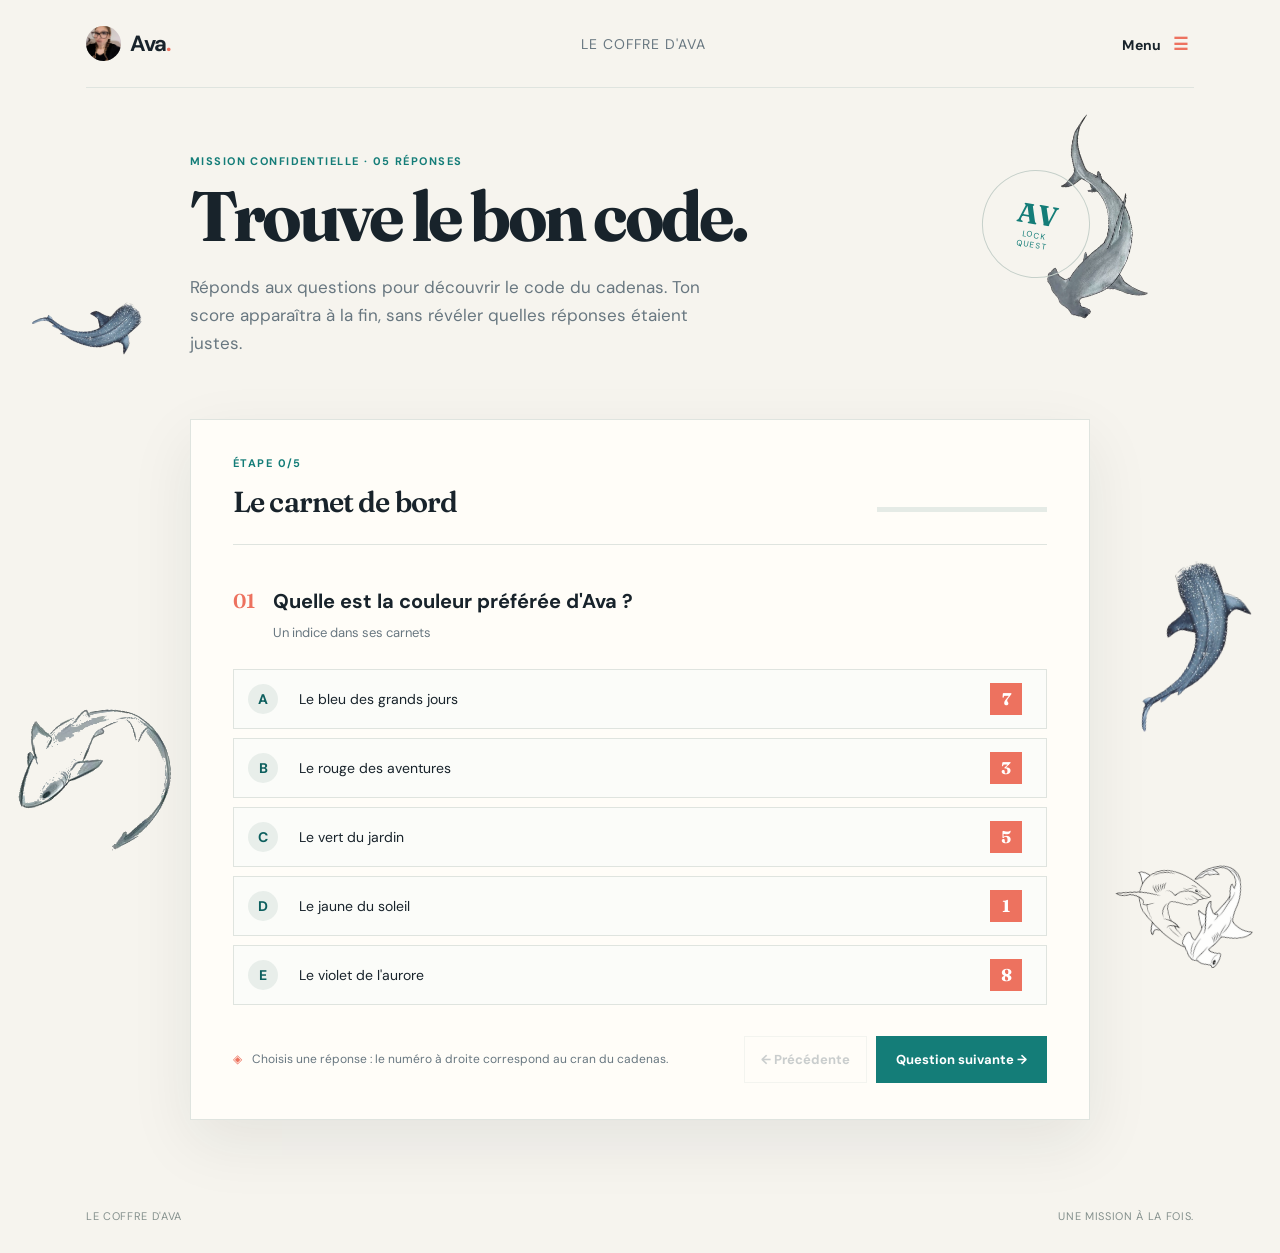
==== index.html @ f43e57a5 "joyeux anniversaire" ====
<!doctype html>
<html lang="fr">
<head>
  <meta charset="UTF-8">
  <meta name="viewport" content="width=device-width, initial-scale=1.0">
  <title>Le coffre d'Ava | Questionnaire</title>
  <link rel="preconnect" href="https://fonts.googleapis.com">
  <link rel="preconnect" href="https://fonts.gstatic.com" crossorigin>
  <link href="https://fonts.googleapis.com/css2?family=DM+Sans:wght@400;500;700&family=Fraunces:opsz,wght@9..144,600;9..144,700&display=swap" rel="stylesheet">
  <link rel="stylesheet" href="styles.css">
</head>
<body>
  <div class="site-shell">
    <header class="topbar">
      <a class="brand" href="index.html" aria-label="Retour au questionnaire">
        <img class="brand-mark" src="assets/logo-photo.jpg" alt="Photo de Khadija">
        <span>Ava<span class="brand-dot">.</span></span>
      </a>
      <div class="topbar-title">Le coffre d'Ava</div>
      <div class="menu-wrap">
        <button class="menu-button" id="menuButton" aria-expanded="false" aria-controls="menuPanel">Menu <span>☰</span></button>
        <nav class="menu-panel" id="menuPanel" aria-label="Navigation principale">
          <a href="index.html">Questionnaire</a>
          <button id="historyLink" type="button">Historique</button>
          <a href="aide.html">Aide</a>
        </nav>
      </div>
    </header>

    <main class="questionnaire-main">
      <img class="marine-decoration shark-left" src="assets/shark-left.png" alt="" aria-hidden="true">
      <img class="marine-decoration shark-right" src="assets/shark-right.png" alt="" aria-hidden="true">
      <img class="marine-decoration shark-flower" src="assets/flower-hammerhead.png" alt="" aria-hidden="true">
      <img class="marine-decoration shark-thresher" src="assets/thresher-shark.png" alt="" aria-hidden="true">
      <img class="marine-decoration shark-duo" src="assets/duo-shark.png" alt="" aria-hidden="true">
      <section class="intro">
        <div>
          <p class="eyebrow">Mission confidentielle · 05 réponses</p>
          <h1>Trouve le bon code.</h1>
          <p class="intro-copy">Réponds aux questions pour découvrir le code du cadenas. Ton score apparaîtra à la fin, sans révéler quelles réponses étaient justes.</p>
        </div>
        <div class="seal" aria-hidden="true"><span>AV</span><small>LOCK<br>QUEST</small></div>
      </section>

      <section class="question-board" aria-labelledby="question-title">
        <div class="board-heading">
          <div>
            <p class="eyebrow">Étape <span id="answeredCount">0</span>/5</p>
            <h2 id="question-title">Le carnet de bord</h2>
          </div>
          <div class="progress-track" aria-label="Progression"><span id="progressBar"></span></div>
        </div>
        <form id="quizForm">
          <div class="question-list" id="questionList"></div>
          <div class="form-footer">
            <p class="hint"><span>◈</span> Choisis une réponse : le numéro à droite correspond au cran du cadenas.</p>
            <div class="navigation-buttons"><button class="secondary-button" id="previousQuestion" type="button">← Précédente</button><button class="primary-button" id="nextQuestion" type="button">Question suivante <span>→</span></button></div>
          </div>
        </form>
      </section>

      <section class="history-section" id="historySection" hidden>
        <div class="section-heading">
          <div><p class="eyebrow">Tes tentatives</p><h2>Historique</h2></div>
          <button class="text-button" id="clearHistory" type="button">Effacer</button>
        </div>
        <div id="historyList" class="history-list"></div>
      </section>
    </main>

    <footer><span>Le coffre d'Ava</span><span>Une mission à la fois.</span></footer>
  </div>
  <div class="modal-backdrop" id="resultModal" hidden>
    <section class="result-modal" role="dialog" aria-modal="true" aria-labelledby="resultTitle">
      <button class="close-button" id="closeModal" aria-label="Fermer">×</button>
      <div class="result-icon" id="resultIcon">✦</div>
      <p class="eyebrow">Mission terminée</p>
      <h2 id="resultTitle">Ton score est prêt.</h2>
      <p id="resultText"></p>
      <div class="score-display"><strong id="scoreNumber">0</strong><span>/ 5 bonnes réponses</span></div>
      <button class="primary-button" id="newAttempt" type="button">Nouvelle tentative <span>↻</span></button>
    </section>
  </div>
  <script src="app.js"></script>
</body>
</html>
---- styles.css ----
:root{--ink:#18232b;--muted:#687780;--paper:#f6f4ee;--cream:#fffdf8;--teal:#147d78;--teal-dark:#0d5f5e;--coral:#ed725f;--line:#dfe4df;--shadow:0 22px 60px rgba(24,35,43,.08)}
*{box-sizing:border-box}body{margin:0;background:var(--paper);color:var(--ink);font-family:"DM Sans",sans-serif}a{color:inherit;text-decoration:none}button{font:inherit;cursor:pointer;border:0}.site-shell{max-width:1180px;margin:0 auto;padding:0 36px}.topbar{height:88px;display:flex;align-items:center;justify-content:space-between;border-bottom:1px solid var(--line)}.brand{display:flex;align-items:center;gap:9px;font-size:22px;font-weight:700;letter-spacing:-.04em}.brand-mark{display:grid;place-items:center;width:35px;height:35px;background:var(--coral);color:white;border-radius:50%;font-family:Fraunces,serif;font-size:21px}.brand-dot{color:var(--coral)}.topbar-title{font-size:14px;color:var(--muted);letter-spacing:.07em;text-transform:uppercase}.menu-wrap{position:relative}.menu-button,.back-link{background:transparent;color:var(--ink);font-size:14px;font-weight:700;letter-spacing:.02em}.menu-button span{color:var(--coral);padding-left:8px;font-size:17px}.menu-panel{display:none;position:absolute;right:0;top:36px;z-index:5;background:var(--cream);border:1px solid var(--line);box-shadow:var(--shadow);min-width:170px;padding:8px}.menu-panel.open{display:grid}.menu-panel a,.menu-panel button{text-align:left;padding:12px;background:none;font-size:14px;color:var(--ink)}.menu-panel a:hover,.menu-panel button:hover{background:#eff5f0;color:var(--teal-dark)}main{padding:66px 0}.intro{display:flex;justify-content:space-between;align-items:flex-start;max-width:900px;margin:0 auto 62px}.eyebrow{margin:0 0 14px;color:var(--teal);font-weight:700;text-transform:uppercase;letter-spacing:.13em;font-size:11px}.intro h1,.help-hero h1{font:700 clamp(42px,6vw,70px)/.98 Fraunces,serif;letter-spacing:-.05em;margin:0 0 22px}.intro-copy{max-width:520px;font-size:17px;line-height:1.65;color:var(--muted);margin:0}.seal{width:108px;height:108px;border:1px solid #c6d0ca;border-radius:50%;display:grid;place-items:center;align-content:center;color:var(--teal);transform:rotate(10deg);margin-top:16px}.seal span{font:700 28px Fraunces,serif}.seal small{text-align:center;font-size:8px;line-height:1.2;letter-spacing:.14em}.question-board,.history-section{max-width:900px;margin:auto;background:var(--cream);border:1px solid var(--line);box-shadow:var(--shadow);padding:36px 42px}.board-heading,.section-heading{display:flex;justify-content:space-between;align-items:end;border-bottom:1px solid var(--line);padding-bottom:25px;margin-bottom:20px}.board-heading h2,.section-heading h2{font:600 29px Fraunces,serif;margin:0;letter-spacing:-.03em}.progress-track{width:170px;height:5px;background:#e5ebe6;margin-bottom:7px}.progress-track span{display:block;background:var(--coral);height:100%;width:0;transition:width .3s ease}.question-row{display:grid;grid-template-columns:48px 1fr 150px;align-items:center;gap:18px;padding:19px 0;border-bottom:1px solid #edf0ec}.question-number{font:600 20px Fraunces,serif;color:var(--coral)}.question-copy strong{display:block;font-size:15px;margin-bottom:4px}.question-copy small{color:var(--muted);font-size:12px}.answer-input{width:100%;border:1px solid #cbd5cf;background:#fbfcf9;padding:13px 14px;font-size:16px;color:var(--ink);outline:none}.answer-input:focus{border-color:var(--teal);box-shadow:0 0 0 3px rgba(20,125,120,.12)}.form-footer{display:flex;justify-content:space-between;align-items:center;padding-top:26px}.hint{margin:0;color:var(--muted);font-size:12px}.hint span{color:var(--coral);margin-right:7px}.primary-button{background:var(--teal);color:#fff;padding:14px 20px;font-weight:700;font-size:13px;transition:background .2s,transform .2s}.primary-button:hover{background:var(--teal-dark);transform:translateY(-2px)}.primary-button span{padding-left:18px;font-size:18px}.history-section{margin-top:30px}.text-button{background:none;color:var(--coral);font-size:12px;font-weight:700}.history-list{display:grid;gap:9px}.history-item{display:flex;justify-content:space-between;padding:15px 0;border-bottom:1px solid var(--line);font-size:13px}.history-item strong{color:var(--teal-dark)}footer{display:flex;justify-content:space-between;padding:23px 0 30px;color:#84908d;font-size:11px;letter-spacing:.06em;text-transform:uppercase}.modal-backdrop{position:fixed;inset:0;display:grid;place-items:center;background:rgba(24,35,43,.45);padding:20px;z-index:10}.modal-backdrop[hidden],.history-section[hidden]{display:none}.result-modal{position:relative;background:var(--cream);max-width:390px;width:100%;padding:44px;text-align:center;box-shadow:var(--shadow)}.close-button{position:absolute;right:18px;top:13px;background:none;color:var(--muted);font-size:25px}.result-icon{color:var(--coral);font-size:32px;margin-bottom:17px}.result-modal h2{font:600 31px Fraunces,serif;margin:0 0 12px}.result-modal p:not(.eyebrow){color:var(--muted);font-size:14px;line-height:1.5;margin:0}.score-display{padding:22px 0 25px}.score-display strong{font:700 58px Fraunces,serif;color:var(--teal)}.score-display span{color:var(--muted);font-size:13px}.help-page{padding-top:76px}.help-hero{display:grid;grid-template-columns:1fr 1fr;gap:65px;align-items:center;max-width:900px;margin:0 auto 90px}.help-hero h1{font-size:62px}.help-hero h1 em{color:var(--coral);font-style:normal}.help-hero>div:first-child>p:last-child{color:var(--muted);line-height:1.6;max-width:360px}.help-image{height:340px;background:#bedbd5;position:relative;overflow:hidden}.sun{position:absolute;width:130px;height:130px;border-radius:50%;background:#f5c47b;top:32px;right:43px}.lock-illustration{position:absolute;z-index:2;left:50%;top:100px;transform:translateX(-50%);width:135px;height:145px;background:var(--coral);border-radius:12px;box-shadow:12px 15px 0 rgba(13,95,94,.22)}.lock-illustration span{position:absolute;width:75px;height:75px;border:15px solid var(--teal-dark);border-bottom:0;border-radius:50px 50px 0 0;left:30px;top:-59px}.lock-illustration i{display:grid;place-items:center;height:100%;color:#fff;font:700 24px Fraunces,serif;font-style:normal}.wave{position:absolute;left:-20%;width:140%;height:100px;background:#6eb5ad;border-radius:50% 50% 0 0;transform:rotate(-5deg)}.wave-one{bottom:-40px}.wave-two{bottom:-80px;background:#3e9993}.help-rules{max-width:900px;margin:auto}.rules-grid{display:grid;grid-template-columns:repeat(3,1fr);gap:35px;border-top:1px solid var(--line);padding-top:25px}.rules-grid b{font:700 32px Fraunces,serif;color:var(--coral)}.rules-grid h2{font:600 23px Fraunces,serif;margin:18px 0 8px}.rules-grid p{color:var(--muted);font-size:13px;line-height:1.6;margin:0}.back-link{color:var(--teal-dark)}
@media(max-width:680px){.site-shell{padding:0 19px}.topbar{height:72px}.topbar-title{display:none}.intro{margin-bottom:40px}.intro h1,.help-hero h1{font-size:47px}.seal{width:78px;height:78px}.seal span{font-size:21px}.question-board,.history-section{padding:25px 18px}.board-heading{align-items:start;gap:20px}.progress-track{width:80px;margin-top:10px}.question-row{grid-template-columns:30px 1fr;gap:10px}.answer-input{grid-column:2}.form-footer{align-items:flex-start;gap:22px;flex-direction:column}.primary-button{width:100%}.help-hero{grid-template-columns:1fr;gap:38px;margin-bottom:60px}.help-page{padding-top:48px}.help-image{height:280px}.rules-grid{grid-template-columns:1fr;gap:25px}.result-modal{padding:38px 25px}}

.choice-grid{grid-column:2;display:grid;grid-template-columns:repeat(9,1fr);gap:6px;margin-top:5px}.choice-button{height:35px;border:1px solid #cbd5cf;background:#fbfcf9;color:var(--ink);font-size:13px;font-weight:700;transition:background .15s,color .15s,border .15s}.choice-button:hover{border-color:var(--teal);color:var(--teal-dark)}.choice-button.selected{background:var(--teal);border-color:var(--teal);color:#fff}.question-row.incomplete{background:#fff5f1}
@media(max-width:680px){.question-row{grid-template-columns:30px 1fr}.choice-grid{grid-column:2;grid-template-columns:repeat(5,1fr)}}

.single-question{padding:10px 0 5px}.question-prompt{display:flex;gap:18px;align-items:flex-start;padding:13px 0 27px}.question-prompt strong{display:block;font-size:20px;margin:0 0 7px}.question-prompt small{color:var(--muted);font-size:13px}.answer-list{display:grid;gap:9px}.answer-option{display:grid;grid-template-columns:39px 1fr 42px;align-items:center;gap:12px;width:100%;padding:13px 14px;text-align:left;border:1px solid var(--line);background:#fbfcf9;color:var(--ink);font-size:14px;transition:border .15s,background .15s,transform .15s}.answer-option:hover{border-color:var(--teal);transform:translateX(3px)}.answer-option.selected{border-color:var(--teal);background:#e9f3ef}.option-letter{display:grid;place-items:center;width:30px;height:30px;border-radius:50%;background:#e8eeea;color:var(--teal-dark);font-weight:700}.lock-notch{display:grid;place-items:center;width:32px;height:32px;background:var(--coral);color:#fff;font:700 17px Fraunces,serif}.answer-option.selected .option-letter{background:var(--teal);color:#fff}.single-question.incomplete .answer-list{outline:2px solid #f3b2a5;outline-offset:5px}.navigation-buttons{display:flex;gap:9px}.secondary-button{padding:14px 16px;background:transparent;border:1px solid var(--line);color:var(--muted);font-size:13px;font-weight:700}.secondary-button:disabled{opacity:.35;cursor:not-allowed}.navigation-buttons .primary-button{white-space:nowrap}
@media(max-width:680px){.question-prompt{gap:11px}.question-prompt strong{font-size:17px}.answer-option{grid-template-columns:34px 1fr 37px;padding:11px}.navigation-buttons{width:100%;flex-direction:column-reverse}.secondary-button{width:100%}}

.help-image{height:420px;background:#d7b29d;overflow:hidden;position:relative}.help-photo{display:block;width:100%;height:100%;object-fit:contain;object-position:center}
@media(max-width:680px){.help-image{height:360px}.help-photo{object-position:center}}
.photo-only{padding:35px 0 55px}.photo-only .help-photo{width:100%;height:min(78vh,720px);background:#d7b29d;object-fit:contain}
@media(max-width:680px){.photo-only{padding:24px 0 35px}.photo-only .help-photo{height:72vh}}

.questionnaire-main{position:relative;isolation:isolate;overflow:visible}.questionnaire-main>*:not(.marine-decoration){position:relative;z-index:1}.marine-decoration{position:absolute;z-index:0;pointer-events:none;user-select:none;opacity:.88;object-fit:contain}.shark-left{width:190px;height:220px;left:-92px;top:135px;transform:rotate(-12deg)}.shark-right{width:215px;height:265px;right:-103px;top:430px;transform:rotate(18deg)}.shark-flower{width:155px;height:205px;right:8px;top:30px;transform:rotate(12deg)}.shark-thresher{width:180px;height:145px;left:-82px;top:620px;transform:rotate(-8deg)}.shark-duo{width:175px;height:205px;right:-82px;top:720px;transform:rotate(-13deg)}
@media(max-width:680px){.shark-left{width:120px;height:150px;left:-64px;top:165px;opacity:.42}.shark-right{width:135px;height:175px;right:-66px;top:510px;opacity:.42}.shark-flower{width:100px;height:135px;right:-38px;top:70px;opacity:.4}.shark-thresher{width:120px;height:100px;left:-55px;top:590px;opacity:.4}.shark-duo{width:115px;height:135px;right:-50px;top:700px;opacity:.4}}

.brand-mark{display:block;object-fit:cover;object-position:center}
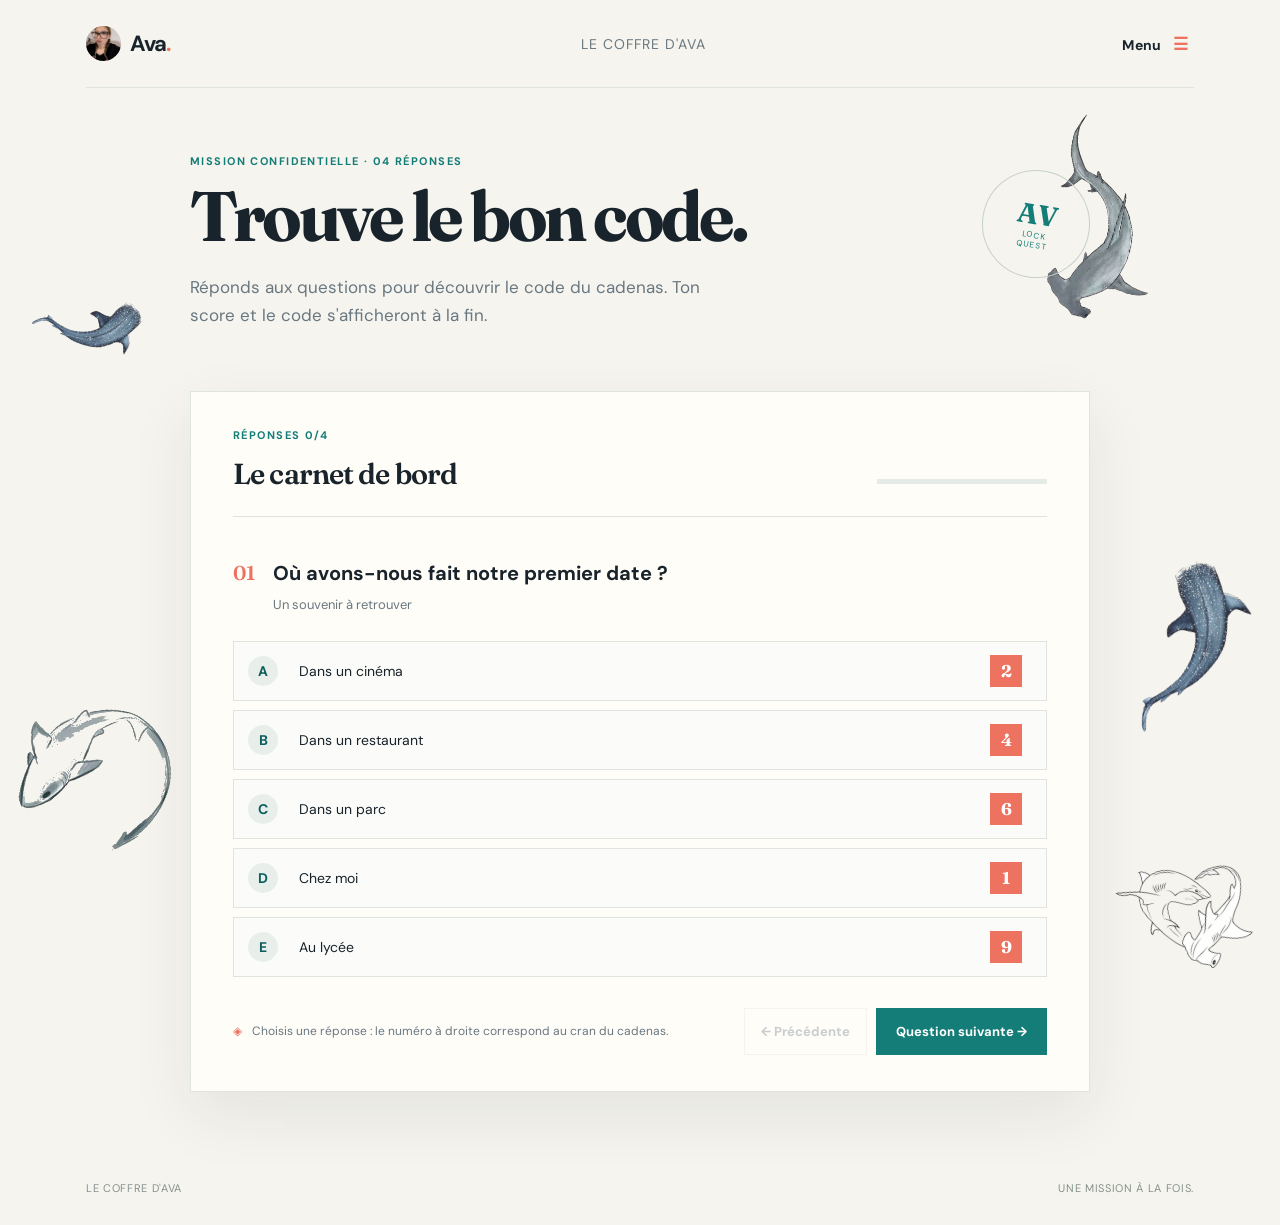
==== commit 0be4bc25: "anniv" ====
--- a/index.html
+++ b/index.html
@@ -35,9 +35,9 @@
       <img class="marine-decoration shark-duo" src="assets/duo-shark.png" alt="" aria-hidden="true">
       <section class="intro">
         <div>
-          <p class="eyebrow">Mission confidentielle · 05 réponses</p>
+          <p class="eyebrow">Mission confidentielle · <span id="questionTotalLabel">04</span> réponses</p>
           <h1>Trouve le bon code.</h1>
-          <p class="intro-copy">Réponds aux questions pour découvrir le code du cadenas. Ton score apparaîtra à la fin, sans révéler quelles réponses étaient justes.</p>
+          <p class="intro-copy">Réponds aux questions pour découvrir le code du cadenas. Ton score et le code s'afficheront à la fin.</p>
         </div>
         <div class="seal" aria-hidden="true"><span>AV</span><small>LOCK<br>QUEST</small></div>
       </section>
@@ -45,7 +45,7 @@
       <section class="question-board" aria-labelledby="question-title">
         <div class="board-heading">
           <div>
-            <p class="eyebrow">Étape <span id="answeredCount">0</span>/5</p>
+            <p class="eyebrow">Réponses <span id="answeredCount">0</span>/<span id="questionTotal">4</span></p>
             <h2 id="question-title">Le carnet de bord</h2>
           </div>
           <div class="progress-track" aria-label="Progression"><span id="progressBar"></span></div>
@@ -77,7 +77,9 @@
       <p class="eyebrow">Mission terminée</p>
       <h2 id="resultTitle">Ton score est prêt.</h2>
       <p id="resultText"></p>
-      <div class="score-display"><strong id="scoreNumber">0</strong><span>/ 5 bonnes réponses</span></div>
+      <div class="score-display"><strong id="scoreNumber">0</strong><span>/ <span id="scoreTotal">4</span> bonnes réponses</span></div>
+      <div class="score-display"><strong id="lockCode"></strong><span>Code du cadenas</span></div>
+      <p class="birthday-letter">GG tu as répondu à toutes les questions sans faire de faute j'espère que tu as kiffé le petit questionnaire que j'ai fait pour toi.<br><br>Bon je te fais aussi une petite lettre pour ton anniversaire, déjà joyeux anniversaire je suis très content d'être toujours à t'es côté et j'espère l'être encore longtemps même si il y a eu des bas il y a eu aussi de bonnes choses. On a pas fini de découvrir des choses ensemble. Je t'offre un cadeau en espérant que ça te plaise (ta intérêt sinon je le reprends enflure). Sache que je t'aime de tout mon cœur et j'espère encore une fois que ton cadeau te plaît.<br><br>Joyeux anniversaire mon bb 😋<br><br>Ps : non je me suis pas br avec cette fois-ci</p>
       <button class="primary-button" id="newAttempt" type="button">Nouvelle tentative <span>↻</span></button>
     </section>
   </div>
--- a/styles.css
+++ b/styles.css
@@ -1,3 +1,4 @@
+.result-modal{max-height:90vh;overflow-y:auto}.birthday-letter{margin:20px 0;text-align:left;font-size:14px;line-height:1.6;color:var(--ink)}
 :root{--ink:#18232b;--muted:#687780;--paper:#f6f4ee;--cream:#fffdf8;--teal:#147d78;--teal-dark:#0d5f5e;--coral:#ed725f;--line:#dfe4df;--shadow:0 22px 60px rgba(24,35,43,.08)}
 *{box-sizing:border-box}body{margin:0;background:var(--paper);color:var(--ink);font-family:"DM Sans",sans-serif}a{color:inherit;text-decoration:none}button{font:inherit;cursor:pointer;border:0}.site-shell{max-width:1180px;margin:0 auto;padding:0 36px}.topbar{height:88px;display:flex;align-items:center;justify-content:space-between;border-bottom:1px solid var(--line)}.brand{display:flex;align-items:center;gap:9px;font-size:22px;font-weight:700;letter-spacing:-.04em}.brand-mark{display:grid;place-items:center;width:35px;height:35px;background:var(--coral);color:white;border-radius:50%;font-family:Fraunces,serif;font-size:21px}.brand-dot{color:var(--coral)}.topbar-title{font-size:14px;color:var(--muted);letter-spacing:.07em;text-transform:uppercase}.menu-wrap{position:relative}.menu-button,.back-link{background:transparent;color:var(--ink);font-size:14px;font-weight:700;letter-spacing:.02em}.menu-button span{color:var(--coral);padding-left:8px;font-size:17px}.menu-panel{display:none;position:absolute;right:0;top:36px;z-index:5;background:var(--cream);border:1px solid var(--line);box-shadow:var(--shadow);min-width:170px;padding:8px}.menu-panel.open{display:grid}.menu-panel a,.menu-panel button{text-align:left;padding:12px;background:none;font-size:14px;color:var(--ink)}.menu-panel a:hover,.menu-panel button:hover{background:#eff5f0;color:var(--teal-dark)}main{padding:66px 0}.intro{display:flex;justify-content:space-between;align-items:flex-start;max-width:900px;margin:0 auto 62px}.eyebrow{margin:0 0 14px;color:var(--teal);font-weight:700;text-transform:uppercase;letter-spacing:.13em;font-size:11px}.intro h1,.help-hero h1{font:700 clamp(42px,6vw,70px)/.98 Fraunces,serif;letter-spacing:-.05em;margin:0 0 22px}.intro-copy{max-width:520px;font-size:17px;line-height:1.65;color:var(--muted);margin:0}.seal{width:108px;height:108px;border:1px solid #c6d0ca;border-radius:50%;display:grid;place-items:center;align-content:center;color:var(--teal);transform:rotate(10deg);margin-top:16px}.seal span{font:700 28px Fraunces,serif}.seal small{text-align:center;font-size:8px;line-height:1.2;letter-spacing:.14em}.question-board,.history-section{max-width:900px;margin:auto;background:var(--cream);border:1px solid var(--line);box-shadow:var(--shadow);padding:36px 42px}.board-heading,.section-heading{display:flex;justify-content:space-between;align-items:end;border-bottom:1px solid var(--line);padding-bottom:25px;margin-bottom:20px}.board-heading h2,.section-heading h2{font:600 29px Fraunces,serif;margin:0;letter-spacing:-.03em}.progress-track{width:170px;height:5px;background:#e5ebe6;margin-bottom:7px}.progress-track span{display:block;background:var(--coral);height:100%;width:0;transition:width .3s ease}.question-row{display:grid;grid-template-columns:48px 1fr 150px;align-items:center;gap:18px;padding:19px 0;border-bottom:1px solid #edf0ec}.question-number{font:600 20px Fraunces,serif;color:var(--coral)}.question-copy strong{display:block;font-size:15px;margin-bottom:4px}.question-copy small{color:var(--muted);font-size:12px}.answer-input{width:100%;border:1px solid #cbd5cf;background:#fbfcf9;padding:13px 14px;font-size:16px;color:var(--ink);outline:none}.answer-input:focus{border-color:var(--teal);box-shadow:0 0 0 3px rgba(20,125,120,.12)}.form-footer{display:flex;justify-content:space-between;align-items:center;padding-top:26px}.hint{margin:0;color:var(--muted);font-size:12px}.hint span{color:var(--coral);margin-right:7px}.primary-button{background:var(--teal);color:#fff;padding:14px 20px;font-weight:700;font-size:13px;transition:background .2s,transform .2s}.primary-button:hover{background:var(--teal-dark);transform:translateY(-2px)}.primary-button span{padding-left:18px;font-size:18px}.history-section{margin-top:30px}.text-button{background:none;color:var(--coral);font-size:12px;font-weight:700}.history-list{display:grid;gap:9px}.history-item{display:flex;justify-content:space-between;padding:15px 0;border-bottom:1px solid var(--line);font-size:13px}.history-item strong{color:var(--teal-dark)}footer{display:flex;justify-content:space-between;padding:23px 0 30px;color:#84908d;font-size:11px;letter-spacing:.06em;text-transform:uppercase}.modal-backdrop{position:fixed;inset:0;display:grid;place-items:center;background:rgba(24,35,43,.45);padding:20px;z-index:10}.modal-backdrop[hidden],.history-section[hidden]{display:none}.result-modal{position:relative;background:var(--cream);max-width:390px;width:100%;padding:44px;text-align:center;box-shadow:var(--shadow)}.close-button{position:absolute;right:18px;top:13px;background:none;color:var(--muted);font-size:25px}.result-icon{color:var(--coral);font-size:32px;margin-bottom:17px}.result-modal h2{font:600 31px Fraunces,serif;margin:0 0 12px}.result-modal p:not(.eyebrow){color:var(--muted);font-size:14px;line-height:1.5;margin:0}.score-display{padding:22px 0 25px}.score-display strong{font:700 58px Fraunces,serif;color:var(--teal)}.score-display span{color:var(--muted);font-size:13px}.help-page{padding-top:76px}.help-hero{display:grid;grid-template-columns:1fr 1fr;gap:65px;align-items:center;max-width:900px;margin:0 auto 90px}.help-hero h1{font-size:62px}.help-hero h1 em{color:var(--coral);font-style:normal}.help-hero>div:first-child>p:last-child{color:var(--muted);line-height:1.6;max-width:360px}.help-image{height:340px;background:#bedbd5;position:relative;overflow:hidden}.sun{position:absolute;width:130px;height:130px;border-radius:50%;background:#f5c47b;top:32px;right:43px}.lock-illustration{position:absolute;z-index:2;left:50%;top:100px;transform:translateX(-50%);width:135px;height:145px;background:var(--coral);border-radius:12px;box-shadow:12px 15px 0 rgba(13,95,94,.22)}.lock-illustration span{position:absolute;width:75px;height:75px;border:15px solid var(--teal-dark);border-bottom:0;border-radius:50px 50px 0 0;left:30px;top:-59px}.lock-illustration i{display:grid;place-items:center;height:100%;color:#fff;font:700 24px Fraunces,serif;font-style:normal}.wave{position:absolute;left:-20%;width:140%;height:100px;background:#6eb5ad;border-radius:50% 50% 0 0;transform:rotate(-5deg)}.wave-one{bottom:-40px}.wave-two{bottom:-80px;background:#3e9993}.help-rules{max-width:900px;margin:auto}.rules-grid{display:grid;grid-template-columns:repeat(3,1fr);gap:35px;border-top:1px solid var(--line);padding-top:25px}.rules-grid b{font:700 32px Fraunces,serif;color:var(--coral)}.rules-grid h2{font:600 23px Fraunces,serif;margin:18px 0 8px}.rules-grid p{color:var(--muted);font-size:13px;line-height:1.6;margin:0}.back-link{color:var(--teal-dark)}
 @media(max-width:680px){.site-shell{padding:0 19px}.topbar{height:72px}.topbar-title{display:none}.intro{margin-bottom:40px}.intro h1,.help-hero h1{font-size:47px}.seal{width:78px;height:78px}.seal span{font-size:21px}.question-board,.history-section{padding:25px 18px}.board-heading{align-items:start;gap:20px}.progress-track{width:80px;margin-top:10px}.question-row{grid-template-columns:30px 1fr;gap:10px}.answer-input{grid-column:2}.form-footer{align-items:flex-start;gap:22px;flex-direction:column}.primary-button{width:100%}.help-hero{grid-template-columns:1fr;gap:38px;margin-bottom:60px}.help-page{padding-top:48px}.help-image{height:280px}.rules-grid{grid-template-columns:1fr;gap:25px}.result-modal{padding:38px 25px}}
